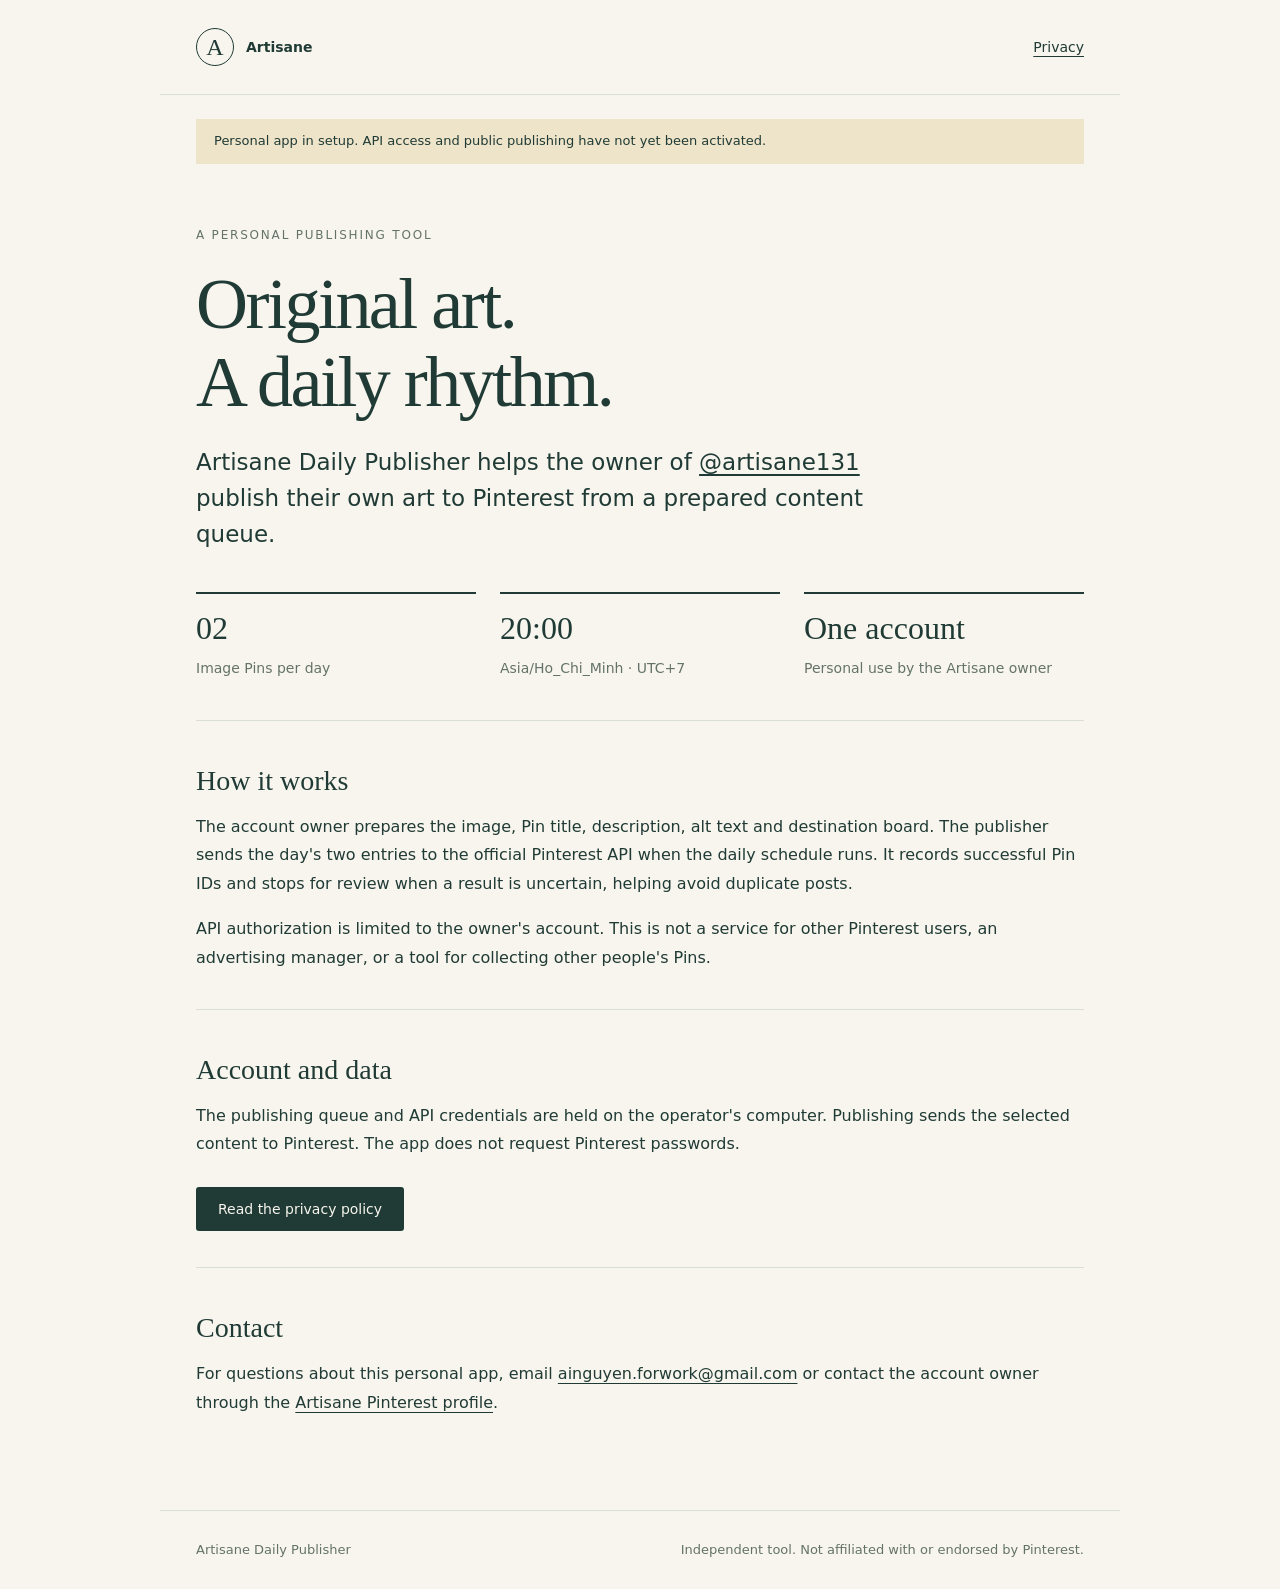
==== apps/ArtisaneDailyPublisher/index.html @ 0eae6d50 "Create index.html for Artisane Daily Publisher Initial HTML structure for Artisane Daily Publisher a" ====
<!doctype html>
<html lang="en"><head><meta charset="utf-8"><meta name="viewport" content="width=device-width,initial-scale=1"><meta name="robots" content="noindex"><title>Artisane Daily Publisher</title><style>:root{font-family:Georgia,'Times New Roman',serif;color:#203b35;background:#f8f5ee;font-synthesis:none}*{box-sizing:border-box}body{margin:0}a{color:inherit;text-underline-offset:4px}header,main,footer{max-width:960px;margin:auto;padding:28px 36px}header{display:flex;align-items:center;justify-content:space-between;border-bottom:1px solid #d9dfd3;font:14px system-ui,sans-serif}.brand{display:flex;gap:12px;align-items:center;text-decoration:none}.mark{display:grid;place-items:center;width:38px;height:38px;border:1px solid #203b35;border-radius:50%;font:24px Georgia,serif}.review{padding:12px 18px;background:#eee4c9;font:13px/1.6 system-ui,sans-serif;max-width:888px;margin:24px auto}.eyebrow{font:12px system-ui,sans-serif;letter-spacing:.15em;text-transform:uppercase;color:#647369}h1{font-weight:400;font-size:clamp(42px,7vw,72px);line-height:1.08;letter-spacing:-.035em;margin:24px 0}h2{font-size:28px;font-weight:400;margin:36px 0 14px}.lead{font-size:23px;line-height:1.55;max-width:730px}p,li{font:16px/1.8 system-ui,sans-serif}section{border-top:1px solid #d9dfd3;padding-top:8px;margin-top:36px}.facts{display:grid;grid-template-columns:repeat(3,1fr);gap:24px;margin:40px 0}.fact{border-top:2px solid #203b35;padding-top:16px}.fact strong{display:block;font-size:32px;font-weight:400;margin-bottom:10px}.fact span{font:14px/1.6 system-ui,sans-serif;color:#647369}.button{display:inline-block;background:#203b35;color:#f8f5ee;padding:14px 22px;text-decoration:none;font:14px system-ui,sans-serif;border-radius:3px;margin-top:12px}.meta,footer{font:13px/1.7 system-ui,sans-serif;color:#647369}footer{border-top:1px solid #d9dfd3;margin-top:48px;display:flex;justify-content:space-between;gap:20px}.prose{max-width:780px}.prose h1{font-size:54px}@media(max-width:600px){header,main,footer{padding:24px}.review{margin:16px 24px}.facts{grid-template-columns:1fr;gap:22px}.lead{font-size:20px}.prose h1{font-size:40px}footer{display:block}}
</style></head>
<body><header><a class="brand" href="index.html"><span class="mark">A</span><strong>Artisane</strong></a><a href="privacy.html">Privacy</a></header>
<div class="review">Personal app in setup. API access and public publishing have not yet been activated.</div>
<main><p class="eyebrow">A personal publishing tool</p><h1>Original art.<br>A daily rhythm.</h1><p class="lead">Artisane Daily Publisher helps the owner of <a href="https://www.pinterest.com/artisane131/">@artisane131</a> publish their own art to Pinterest from a prepared content queue.</p>
<div class="facts"><div class="fact"><strong>02</strong><span>Image Pins per day</span></div><div class="fact"><strong>20:00</strong><span>Asia/Ho_Chi_Minh · UTC+7</span></div><div class="fact"><strong>One account</strong><span>Personal use by the Artisane owner</span></div></div>
<section><h2>How it works</h2><p>The account owner prepares the image, Pin title, description, alt text and destination board. The publisher sends the day's two entries to the official Pinterest API when the daily schedule runs. It records successful Pin IDs and stops for review when a result is uncertain, helping avoid duplicate posts.</p><p>API authorization is limited to the owner's account. This is not a service for other Pinterest users, an advertising manager, or a tool for collecting other people's Pins.</p></section>
<section><h2>Account and data</h2><p>The publishing queue and API credentials are held on the operator's computer. Publishing sends the selected content to Pinterest. The app does not request Pinterest passwords.</p><a class="button" href="privacy.html">Read the privacy policy</a></section>
<section><h2>Contact</h2><p>For questions about this personal app, email <a href="mailto:ainguyen.forwork@gmail.com">ainguyen.forwork@gmail.com</a> or contact the account owner through the <a href="https://www.pinterest.com/artisane131/">Artisane Pinterest profile</a>.</p></section></main>
<footer><span>Artisane Daily Publisher</span><span>Independent tool. Not affiliated with or endorsed by Pinterest.</span></footer></body></html>
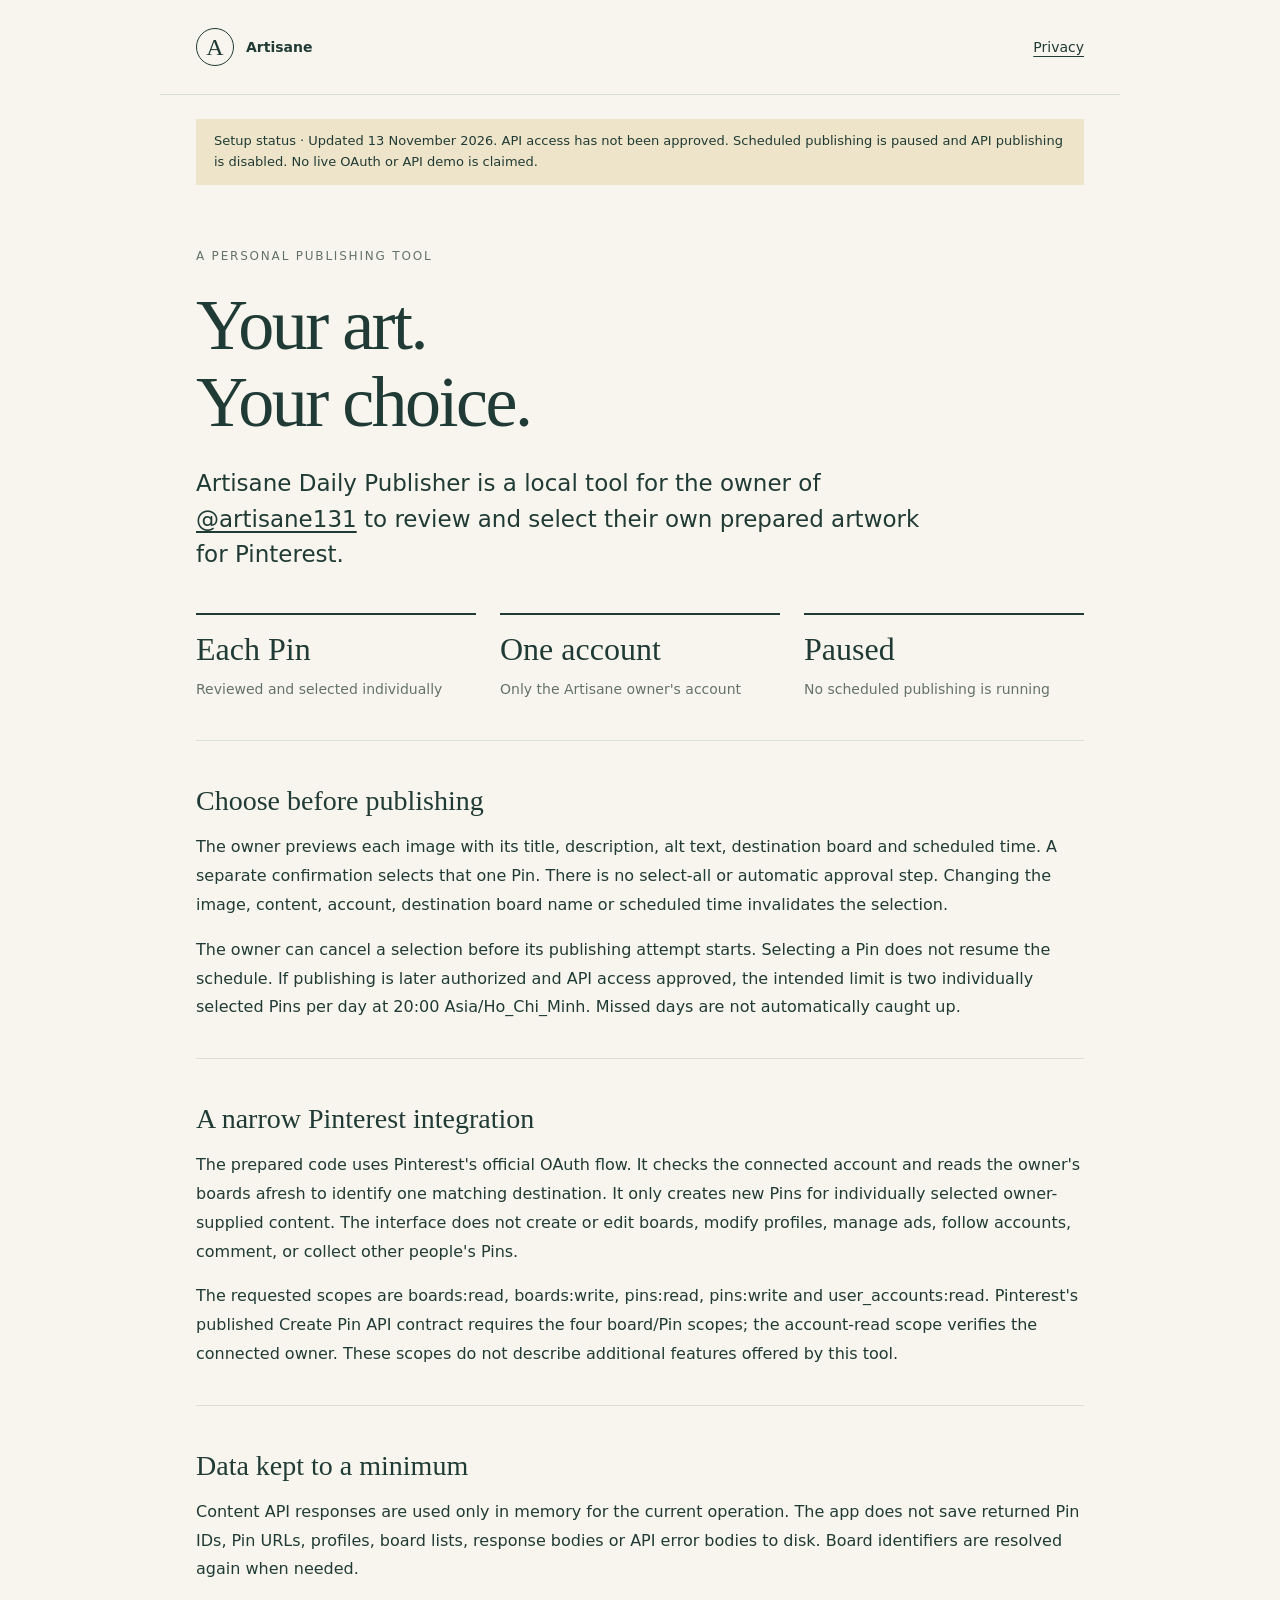
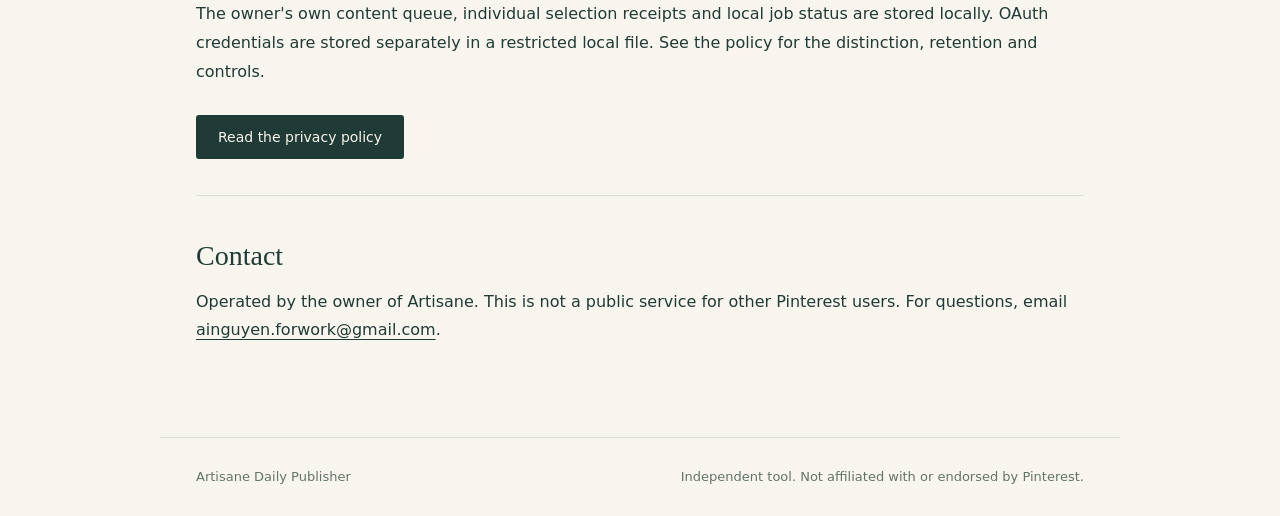
==== commit d27c6123: "Clarify Artisane individual Pin selection and API data handling Updated the review section and main " ====
--- a/apps/ArtisaneDailyPublisher/index.html
+++ b/apps/ArtisaneDailyPublisher/index.html
@@ -2,10 +2,12 @@
 <html lang="en"><head><meta charset="utf-8"><meta name="viewport" content="width=device-width,initial-scale=1"><meta name="robots" content="noindex"><title>Artisane Daily Publisher</title><style>:root{font-family:Georgia,'Times New Roman',serif;color:#203b35;background:#f8f5ee;font-synthesis:none}*{box-sizing:border-box}body{margin:0}a{color:inherit;text-underline-offset:4px}header,main,footer{max-width:960px;margin:auto;padding:28px 36px}header{display:flex;align-items:center;justify-content:space-between;border-bottom:1px solid #d9dfd3;font:14px system-ui,sans-serif}.brand{display:flex;gap:12px;align-items:center;text-decoration:none}.mark{display:grid;place-items:center;width:38px;height:38px;border:1px solid #203b35;border-radius:50%;font:24px Georgia,serif}.review{padding:12px 18px;background:#eee4c9;font:13px/1.6 system-ui,sans-serif;max-width:888px;margin:24px auto}.eyebrow{font:12px system-ui,sans-serif;letter-spacing:.15em;text-transform:uppercase;color:#647369}h1{font-weight:400;font-size:clamp(42px,7vw,72px);line-height:1.08;letter-spacing:-.035em;margin:24px 0}h2{font-size:28px;font-weight:400;margin:36px 0 14px}.lead{font-size:23px;line-height:1.55;max-width:730px}p,li{font:16px/1.8 system-ui,sans-serif}section{border-top:1px solid #d9dfd3;padding-top:8px;margin-top:36px}.facts{display:grid;grid-template-columns:repeat(3,1fr);gap:24px;margin:40px 0}.fact{border-top:2px solid #203b35;padding-top:16px}.fact strong{display:block;font-size:32px;font-weight:400;margin-bottom:10px}.fact span{font:14px/1.6 system-ui,sans-serif;color:#647369}.button{display:inline-block;background:#203b35;color:#f8f5ee;padding:14px 22px;text-decoration:none;font:14px system-ui,sans-serif;border-radius:3px;margin-top:12px}.meta,footer{font:13px/1.7 system-ui,sans-serif;color:#647369}footer{border-top:1px solid #d9dfd3;margin-top:48px;display:flex;justify-content:space-between;gap:20px}.prose{max-width:780px}.prose h1{font-size:54px}@media(max-width:600px){header,main,footer{padding:24px}.review{margin:16px 24px}.facts{grid-template-columns:1fr;gap:22px}.lead{font-size:20px}.prose h1{font-size:40px}footer{display:block}}
 </style></head>
 <body><header><a class="brand" href="index.html"><span class="mark">A</span><strong>Artisane</strong></a><a href="privacy.html">Privacy</a></header>
-<div class="review">Personal app in setup. API access and public publishing have not yet been activated.</div>
-<main><p class="eyebrow">A personal publishing tool</p><h1>Original art.<br>A daily rhythm.</h1><p class="lead">Artisane Daily Publisher helps the owner of <a href="https://www.pinterest.com/artisane131/">@artisane131</a> publish their own art to Pinterest from a prepared content queue.</p>
-<div class="facts"><div class="fact"><strong>02</strong><span>Image Pins per day</span></div><div class="fact"><strong>20:00</strong><span>Asia/Ho_Chi_Minh · UTC+7</span></div><div class="fact"><strong>One account</strong><span>Personal use by the Artisane owner</span></div></div>
-<section><h2>How it works</h2><p>The account owner prepares the image, Pin title, description, alt text and destination board. The publisher sends the day's two entries to the official Pinterest API when the daily schedule runs. It records successful Pin IDs and stops for review when a result is uncertain, helping avoid duplicate posts.</p><p>API authorization is limited to the owner's account. This is not a service for other Pinterest users, an advertising manager, or a tool for collecting other people's Pins.</p></section>
-<section><h2>Account and data</h2><p>The publishing queue and API credentials are held on the operator's computer. Publishing sends the selected content to Pinterest. The app does not request Pinterest passwords.</p><a class="button" href="privacy.html">Read the privacy policy</a></section>
-<section><h2>Contact</h2><p>For questions about this personal app, email <a href="mailto:ainguyen.forwork@gmail.com">ainguyen.forwork@gmail.com</a> or contact the account owner through the <a href="https://www.pinterest.com/artisane131/">Artisane Pinterest profile</a>.</p></section></main>
-<footer><span>Artisane Daily Publisher</span><span>Independent tool. Not affiliated with or endorsed by Pinterest.</span></footer></body></html>
+<div class="review">Setup status · Updated 13 November 2026. API access has not been approved. Scheduled publishing is paused and API publishing is disabled. No live OAuth or API demo is claimed.</div>
+<main><p class="eyebrow">A personal publishing tool</p><h1>Your art.<br>Your choice.</h1><p class="lead">Artisane Daily Publisher is a local tool for the owner of <a href="https://www.pinterest.com/artisane131/">@artisane131</a> to review and select their own prepared artwork for Pinterest.</p>
+<div class="facts"><div class="fact"><strong>Each Pin</strong><span>Reviewed and selected individually</span></div><div class="fact"><strong>One account</strong><span>Only the Artisane owner's account</span></div><div class="fact"><strong>Paused</strong><span>No scheduled publishing is running</span></div></div>
+<section><h2>Choose before publishing</h2><p>The owner previews each image with its title, description, alt text, destination board and scheduled time. A separate confirmation selects that one Pin. There is no select-all or automatic approval step. Changing the image, content, account, destination board name or scheduled time invalidates the selection.</p><p>The owner can cancel a selection before its publishing attempt starts. Selecting a Pin does not resume the schedule. If publishing is later authorized and API access approved, the intended limit is two individually selected Pins per day at 20:00 Asia/Ho_Chi_Minh. Missed days are not automatically caught up.</p></section>
+<section><h2>A narrow Pinterest integration</h2><p>The prepared code uses Pinterest's official OAuth flow. It checks the connected account and reads the owner's boards afresh to identify one matching destination. It only creates new Pins for individually selected owner-supplied content. The interface does not create or edit boards, modify profiles, manage ads, follow accounts, comment, or collect other people's Pins.</p><p>The requested scopes are boards:read, boards:write, pins:read, pins:write and user_accounts:read. Pinterest's published Create Pin API contract requires the four board/Pin scopes; the account-read scope verifies the connected owner. These scopes do not describe additional features offered by this tool.</p></section>
+<section><h2>Data kept to a minimum</h2><p>Content API responses are used only in memory for the current operation. The app does not save returned Pin IDs, Pin URLs, profiles, board lists, response bodies or API error bodies to disk. Board identifiers are resolved again when needed.</p><p>The owner's own content queue, individual selection receipts and local job status are stored locally. OAuth credentials are stored separately in a restricted local file. See the policy for the distinction, retention and controls.</p><a class="button" href="privacy.html">Read the privacy policy</a></section>
+<section><h2>Contact</h2><p>Operated by the owner of Artisane. This is not a public service for other Pinterest users. For questions, email <a href="mailto:ainguyen.forwork@gmail.com">ainguyen.forwork@gmail.com</a>.</p></section></main>
+<footer><span>Artisane Daily Publisher</span><span>Independent tool. Not affiliated with or endorsed by Pinterest.</span></footer></body>
+</html>
